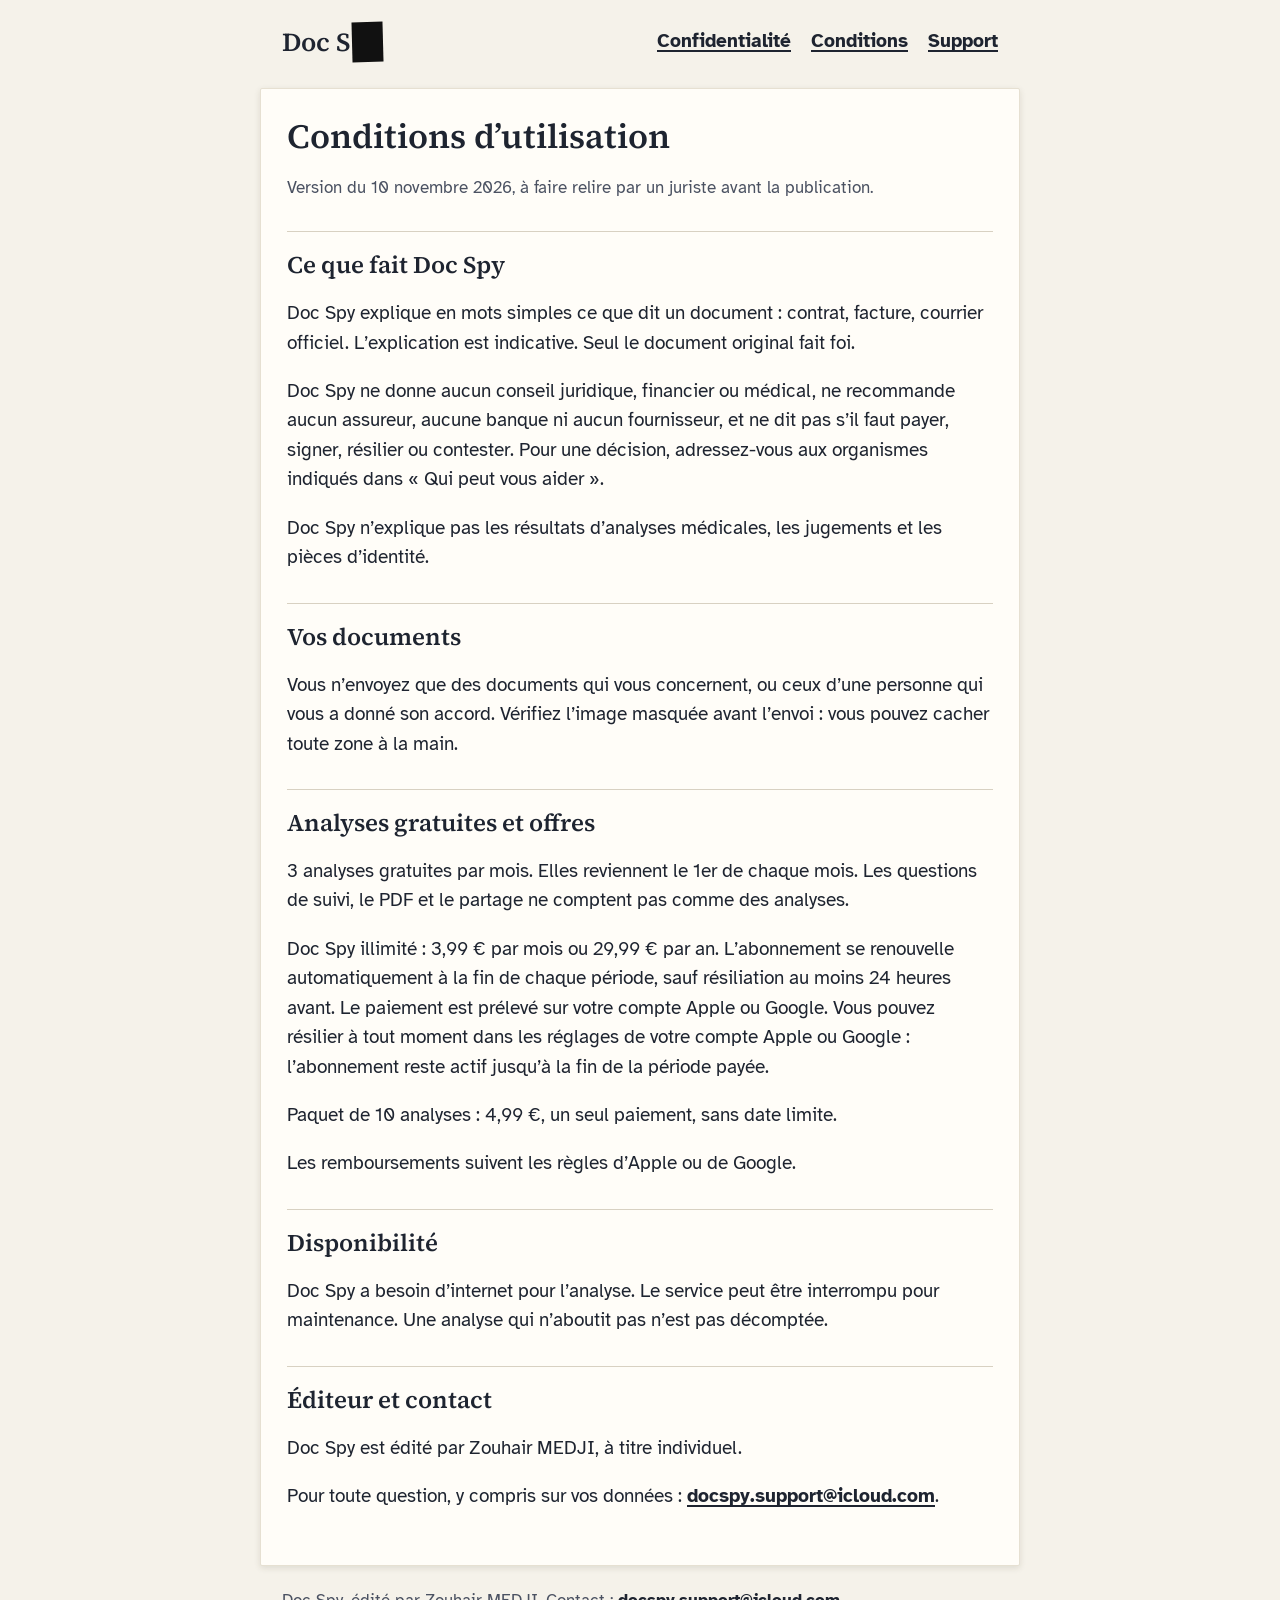
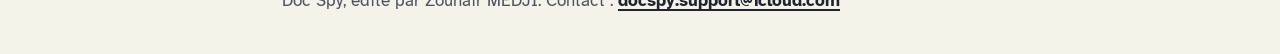
==== conditions.html @ a63755cd "Pages publiques de Doc Spy : confidentialité, conditions, support Co-Authored-By: Claude Opus 5.5 <n" ====
<!doctype html>
<html lang="fr">
<head>
<meta charset="utf-8">
<meta name="viewport" content="width=device-width, initial-scale=1">
<title>Conditions d’utilisation · Doc Spy</title>
<link rel="stylesheet" href="style.css">
</head>
<body>
<header>
  <a class="logo" href="./" aria-label="Doc Spy, accueil">Doc S<span class="caviar" aria-hidden="true">py</span></a>
  <nav>
    <a href="confidentialite.html">Confidentialité</a>
    <a href="conditions.html">Conditions</a>
    <a href="support.html">Support</a>
  </nav>
</header>
<main class="feuille">
<h1>Conditions d’utilisation</h1>
<p class="discret">Version du 10 novembre 2026, à faire relire par un juriste avant la publication.</p>
<h2>Ce que fait Doc Spy</h2>
<p>Doc Spy explique en mots simples ce que dit un document : contrat, facture, courrier officiel. L’explication est indicative. Seul le document original fait foi.</p>
<p>Doc Spy ne donne aucun conseil juridique, financier ou médical, ne recommande aucun assureur, aucune banque ni aucun fournisseur, et ne dit pas s’il faut payer, signer, résilier ou contester. Pour une décision, adressez-vous aux organismes indiqués dans « Qui peut vous aider ».</p>
<p>Doc Spy n’explique pas les résultats d’analyses médicales, les jugements et les pièces d’identité.</p>
<h2>Vos documents</h2>
<p>Vous n’envoyez que des documents qui vous concernent, ou ceux d’une personne qui vous a donné son accord. Vérifiez l’image masquée avant l’envoi : vous pouvez cacher toute zone à la main.</p>
<h2>Analyses gratuites et offres</h2>
<p>3 analyses gratuites par mois. Elles reviennent le 1er de chaque mois. Les questions de suivi, le PDF et le partage ne comptent pas comme des analyses.</p>
<p>Doc Spy illimité : 3,99 € par mois ou 29,99 € par an. L’abonnement se renouvelle automatiquement à la fin de chaque période, sauf résiliation au moins 24 heures avant. Le paiement est prélevé sur votre compte Apple ou Google. Vous pouvez résilier à tout moment dans les réglages de votre compte Apple ou Google : l’abonnement reste actif jusqu’à la fin de la période payée.</p>
<p>Paquet de 10 analyses : 4,99 €, un seul paiement, sans date limite.</p>
<p>Les remboursements suivent les règles d’Apple ou de Google.</p>
<h2>Disponibilité</h2>
<p>Doc Spy a besoin d’internet pour l’analyse. Le service peut être interrompu pour maintenance. Une analyse qui n’aboutit pas n’est pas décomptée.</p>
<h2>Éditeur et contact</h2>
<p>Doc Spy est édité par Zouhair MEDJI, à titre individuel.</p>
<p>Pour toute question, y compris sur vos données : <a href="mailto:docspy.support@icloud.com">docspy.support@icloud.com</a>.</p>
</main>
<footer>Doc Spy, édité par Zouhair MEDJI. Contact : <a href="mailto:docspy.support@icloud.com">docspy.support@icloud.com</a></footer>
</body>
</html>
---- style.css ----
/* Même style que l'app : papier, encre, surligneur, barre noire. */
@font-face { font-family: "Atkinson Hyperlegible"; src: url("polices/AtkinsonHyperlegible_400Regular.ttf"); font-weight: 400; }
@font-face { font-family: "Atkinson Hyperlegible"; src: url("polices/AtkinsonHyperlegible_700Bold.ttf"); font-weight: 700; }
@font-face { font-family: "Source Serif 4"; src: url("polices/SourceSerif4_600SemiBold.ttf"); font-weight: 600; }
:root { color-scheme: light; }
* { box-sizing: border-box; }
body {
  margin: 0;
  background: #F5F2EA;
  color: #1E2430;
  font-family: "Atkinson Hyperlegible", -apple-system, Helvetica, Arial, sans-serif;
  font-size: 19px;
  line-height: 1.55;
}
header, footer, main { max-width: 760px; margin: 0 auto; }
header { display: flex; flex-wrap: wrap; justify-content: space-between; align-items: center; gap: 12px 24px; padding: 22px 22px 8px; }
.logo { font-family: "Source Serif 4", Georgia, serif; font-weight: 600; font-size: 26px; color: #1E2430; text-decoration: none; }
.caviar { background: #111; color: transparent; display: inline-block; transform: rotate(-1.5deg); margin-left: 1px; }
nav { display: flex; flex-wrap: wrap; gap: 6px 20px; }
a { color: #1E2430; font-weight: 700; text-decoration-thickness: 2px; text-underline-offset: 3px; overflow-wrap: anywhere; }
.feuille {
  background: #FFFDF8;
  border: 1px solid #E6E0D2;
  border-radius: 2px;
  box-shadow: 0 2px 6px rgba(58, 47, 26, 0.12);
  margin-top: 18px;
  padding: 26px 26px 34px;
}
h1, h2 { font-family: "Source Serif 4", Georgia, serif; font-weight: 600; line-height: 1.25; }
h1 { font-size: 34px; margin: 0 0 6px; }
h2 { font-size: 24px; margin: 30px 0 6px; padding-top: 18px; border-top: 1px solid #D8D1C2; }
.discret, footer { color: #4B5262; font-size: 17px; }
mark { background: #F2D64B; color: #1E2430; }
.sommaire { list-style: none; padding: 0; margin: 22px 0 0; }
.sommaire li { padding: 14px 0; border-bottom: 1px solid #D8D1C2; }
footer { padding: 22px 22px 40px; }
@media (max-width: 600px) {
  body { font-size: 18px; }
  .feuille { margin: 12px 0 0; border-left: none; border-right: none; padding: 22px 18px 28px; }
  h1 { font-size: 30px; }
}
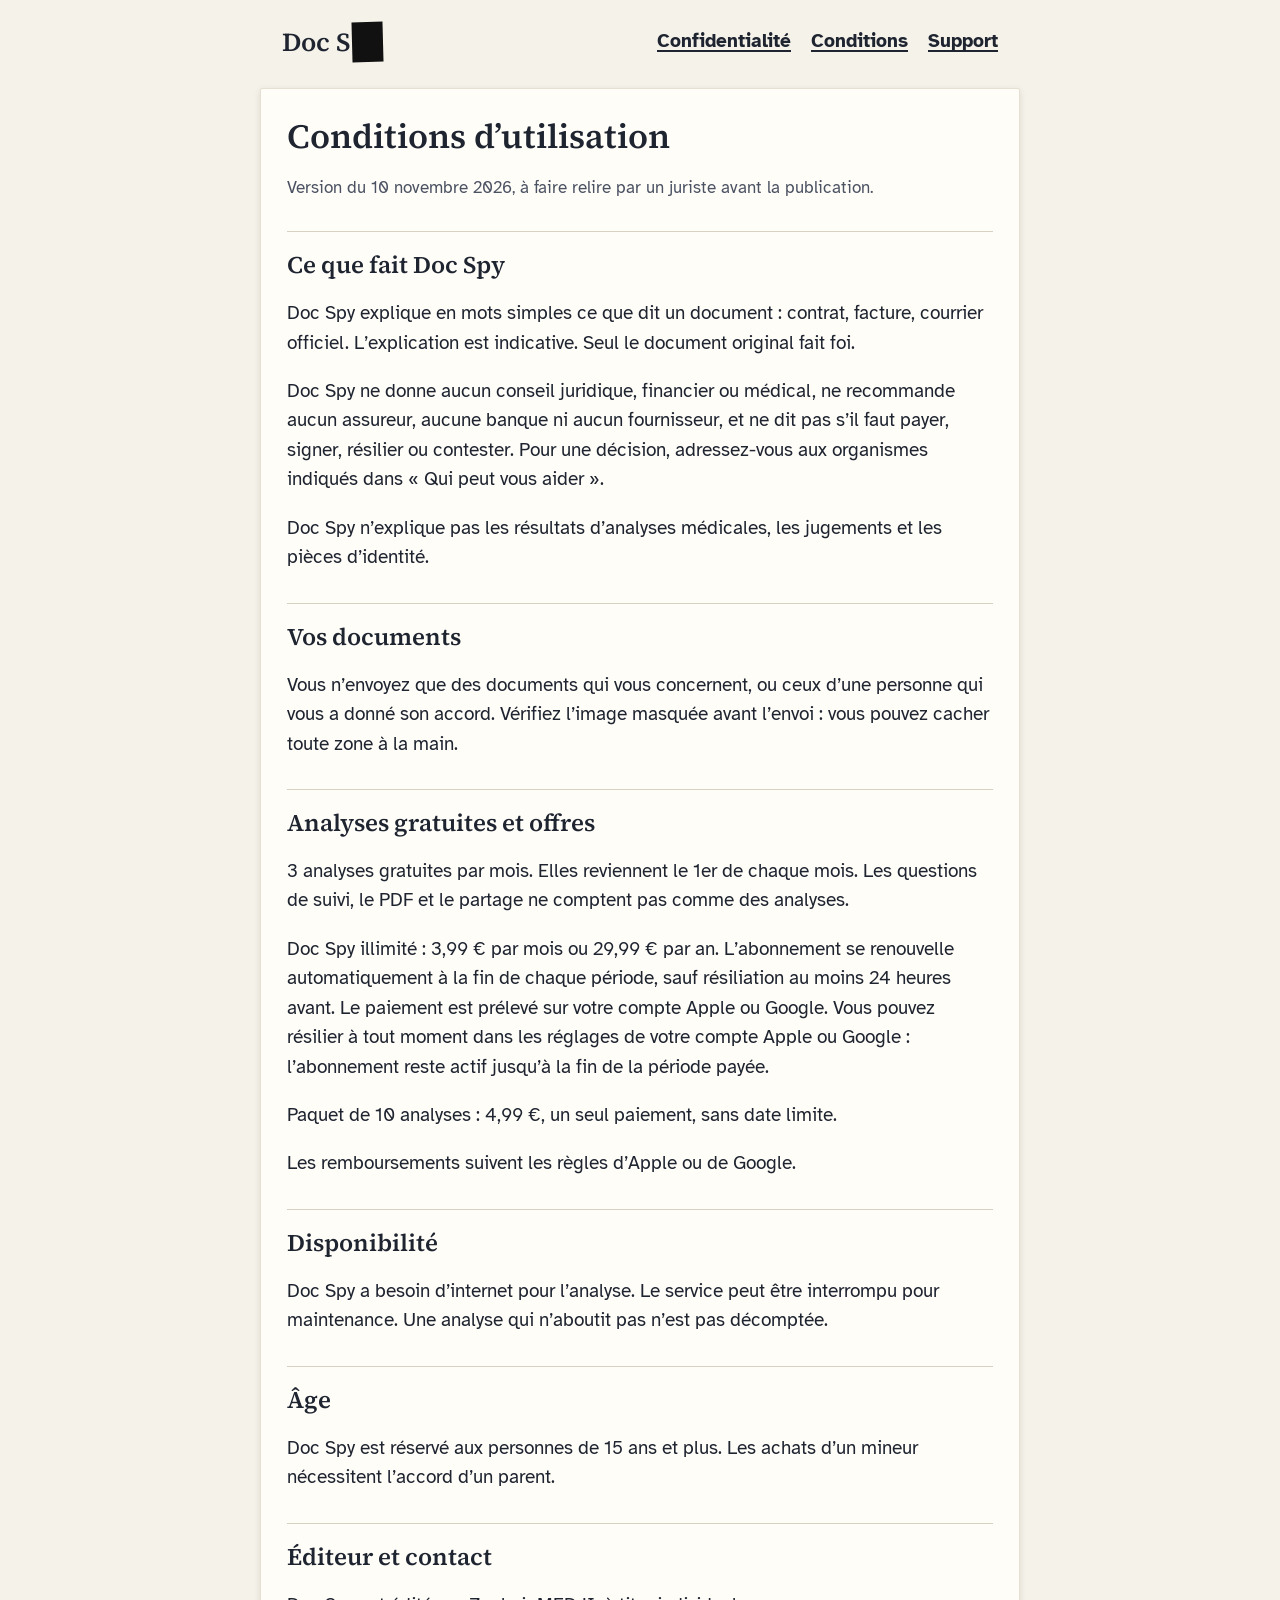
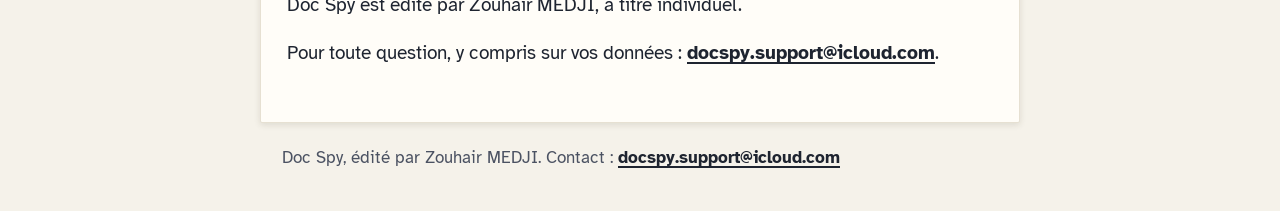
==== commit 9d359387: "Âge minimum (15 ans) et non-conservation demandée avant la mise en service Co-Authored-By: Claude Op" ====
--- a/conditions.html
+++ b/conditions.html
@@ -31,6 +31,8 @@
 <p>Les remboursements suivent les règles d’Apple ou de Google.</p>
 <h2>Disponibilité</h2>
 <p>Doc Spy a besoin d’internet pour l’analyse. Le service peut être interrompu pour maintenance. Une analyse qui n’aboutit pas n’est pas décomptée.</p>
+<h2>Âge</h2>
+<p>Doc Spy est réservé aux personnes de 15 ans et plus. Les achats d’un mineur nécessitent l’accord d’un parent.</p>
 <h2>Éditeur et contact</h2>
 <p>Doc Spy est édité par Zouhair MEDJI, à titre individuel.</p>
 <p>Pour toute question, y compris sur vos données : <a href="mailto:docspy.support@icloud.com">docspy.support@icloud.com</a>.</p>
--- a/style.css
+++ b/style.css
@@ -1,7 +1,7 @@
 /* Même style que l'app : papier, encre, surligneur, barre noire. */
-@font-face { font-family: "Atkinson Hyperlegible"; src: url("polices/AtkinsonHyperlegible_400Regular.ttf"); font-weight: 400; }
-@font-face { font-family: "Atkinson Hyperlegible"; src: url("polices/AtkinsonHyperlegible_700Bold.ttf"); font-weight: 700; }
-@font-face { font-family: "Source Serif 4"; src: url("polices/SourceSerif4_600SemiBold.ttf"); font-weight: 600; }
+@font-face { font-family: "Atkinson Hyperlegible"; src: url("polices/AtkinsonHyperlegible_400Regular.ttf"); font-weight: 400; font-display: swap; }
+@font-face { font-family: "Atkinson Hyperlegible"; src: url("polices/AtkinsonHyperlegible_700Bold.ttf"); font-weight: 700; font-display: swap; }
+@font-face { font-family: "Source Serif 4"; src: url("polices/SourceSerif4_600SemiBold.ttf"); font-weight: 600; font-display: swap; }
 :root { color-scheme: light; }
 * { box-sizing: border-box; }
 body {
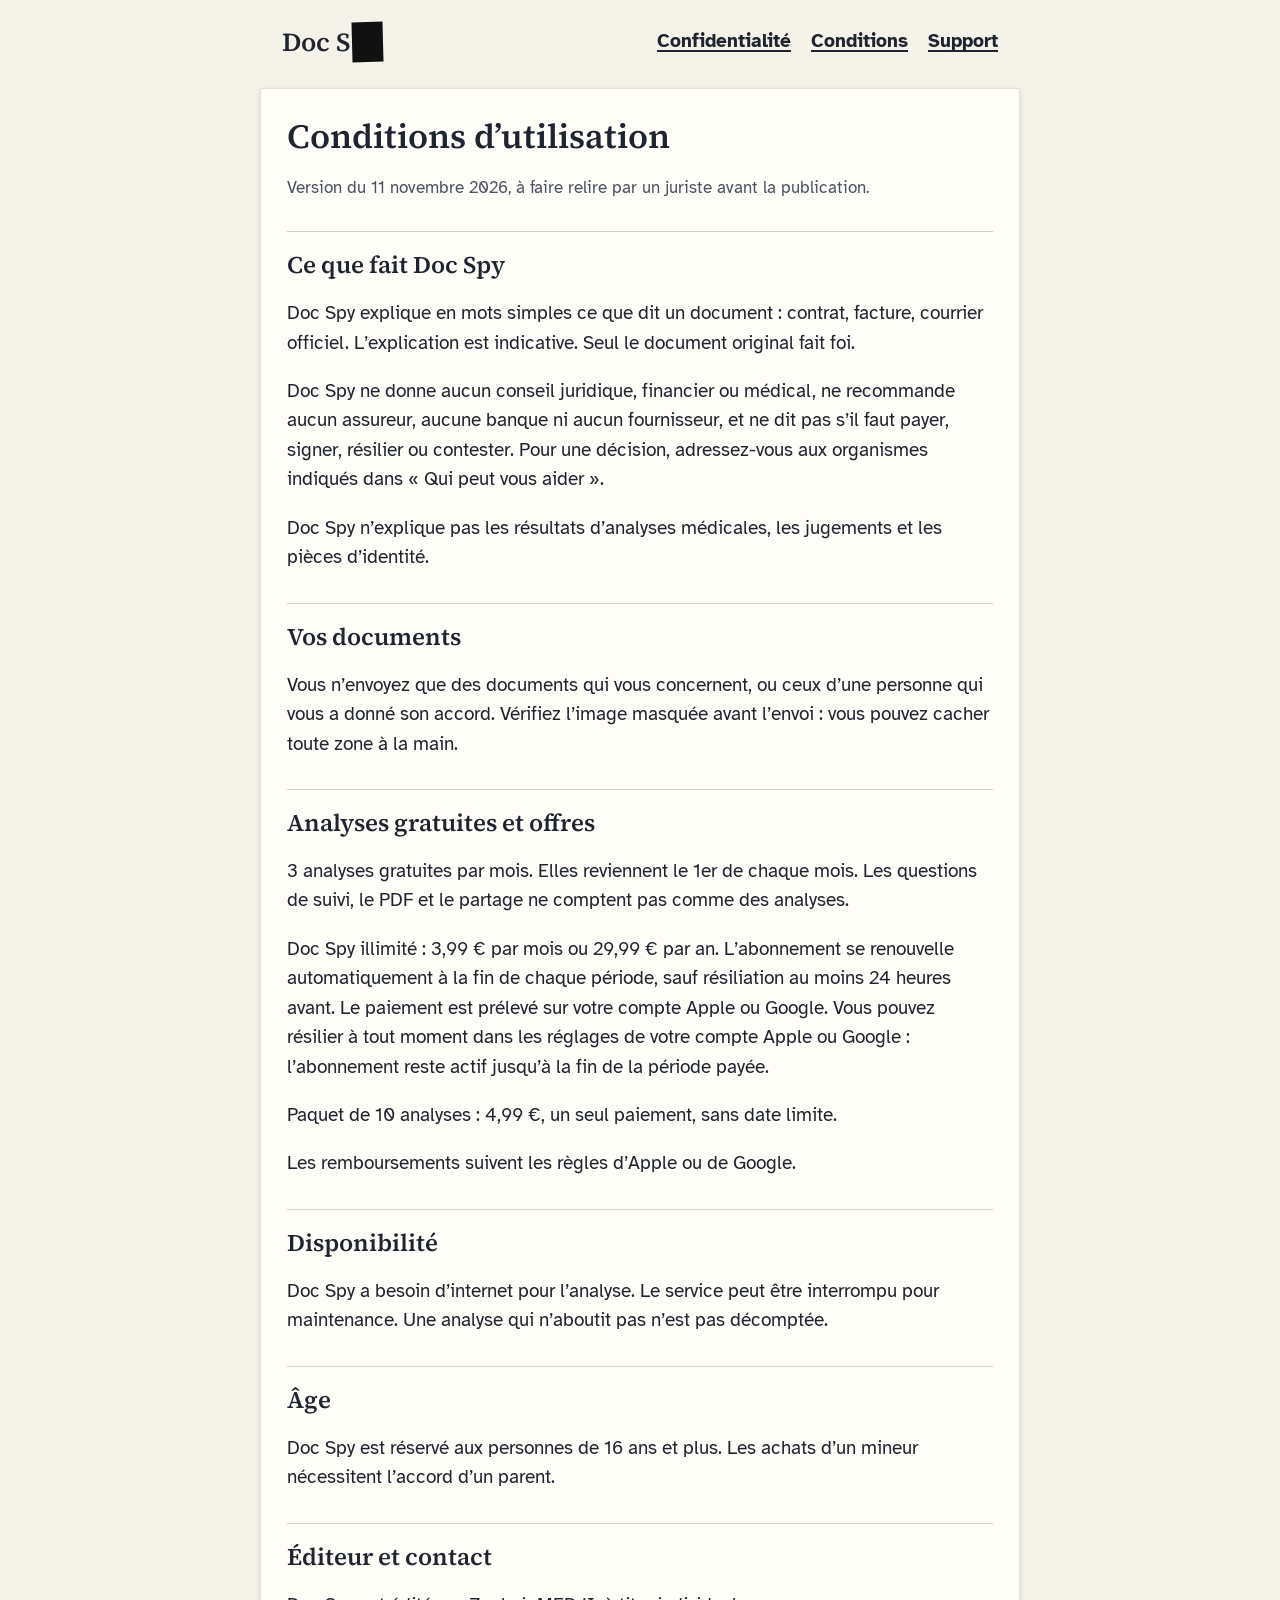
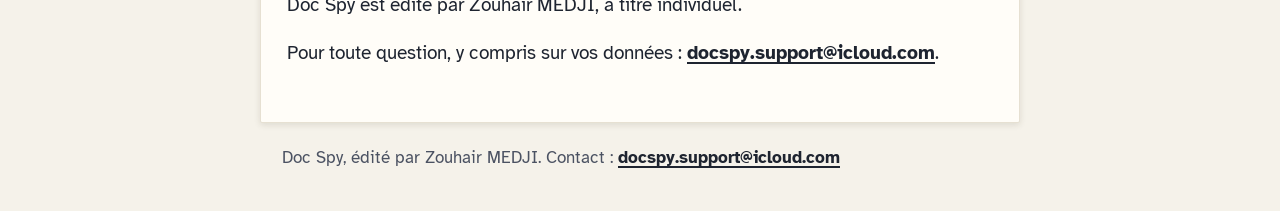
==== commit c0c23db0: "Politique : Expo (mises à jour) parmi les sous-traitants ; 16 ans et plus Co-Authored-By: Claude Opu" ====
--- a/conditions.html
+++ b/conditions.html
@@ -17,7 +17,7 @@
 </header>
 <main class="feuille">
 <h1>Conditions d’utilisation</h1>
-<p class="discret">Version du 10 novembre 2026, à faire relire par un juriste avant la publication.</p>
+<p class="discret">Version du 11 novembre 2026, à faire relire par un juriste avant la publication.</p>
 <h2>Ce que fait Doc Spy</h2>
 <p>Doc Spy explique en mots simples ce que dit un document : contrat, facture, courrier officiel. L’explication est indicative. Seul le document original fait foi.</p>
 <p>Doc Spy ne donne aucun conseil juridique, financier ou médical, ne recommande aucun assureur, aucune banque ni aucun fournisseur, et ne dit pas s’il faut payer, signer, résilier ou contester. Pour une décision, adressez-vous aux organismes indiqués dans « Qui peut vous aider ».</p>
@@ -32,7 +32,7 @@
 <h2>Disponibilité</h2>
 <p>Doc Spy a besoin d’internet pour l’analyse. Le service peut être interrompu pour maintenance. Une analyse qui n’aboutit pas n’est pas décomptée.</p>
 <h2>Âge</h2>
-<p>Doc Spy est réservé aux personnes de 15 ans et plus. Les achats d’un mineur nécessitent l’accord d’un parent.</p>
+<p>Doc Spy est réservé aux personnes de 16 ans et plus. Les achats d’un mineur nécessitent l’accord d’un parent.</p>
 <h2>Éditeur et contact</h2>
 <p>Doc Spy est édité par Zouhair MEDJI, à titre individuel.</p>
 <p>Pour toute question, y compris sur vos données : <a href="mailto:docspy.support@icloud.com">docspy.support@icloud.com</a>.</p>
